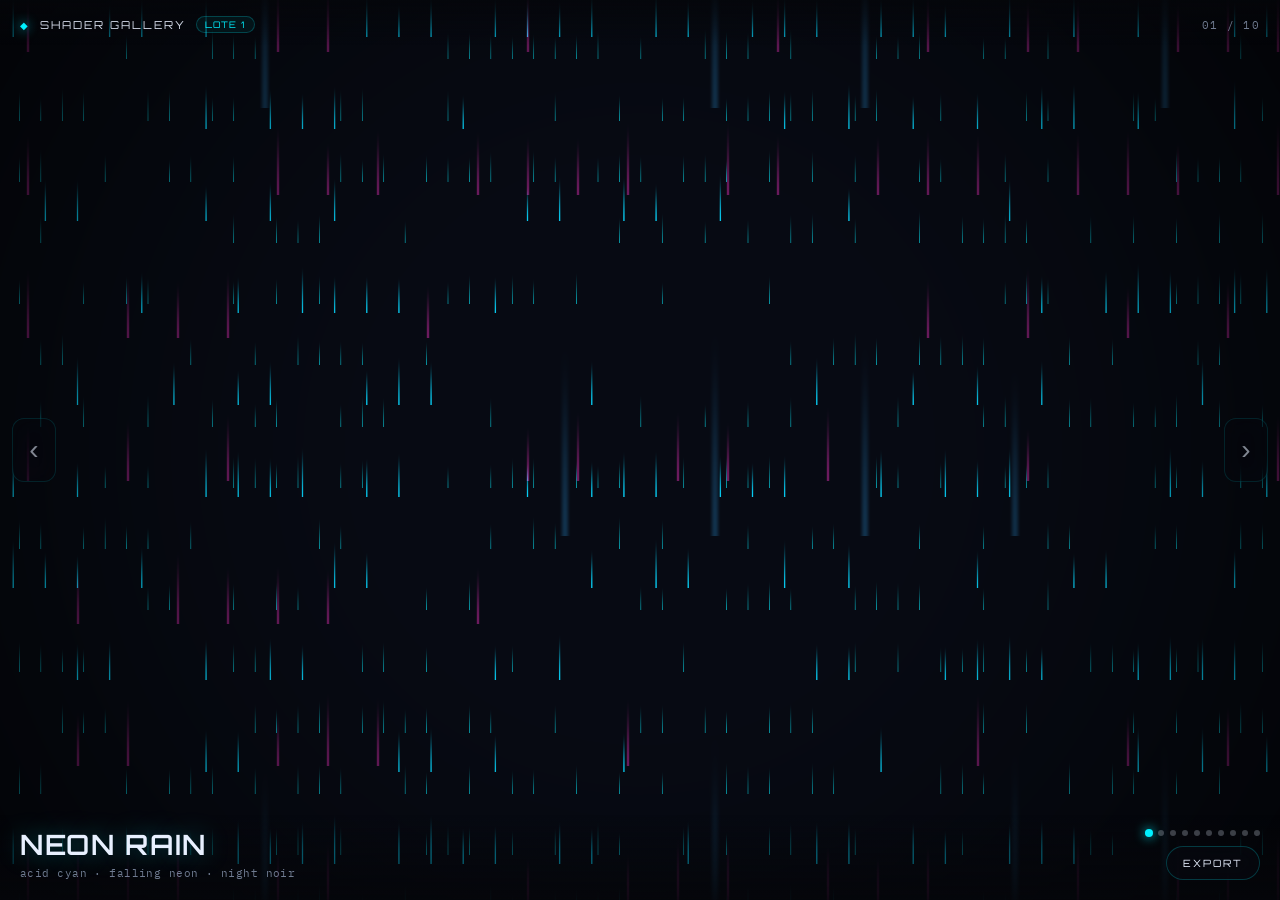
==== index.html @ 4c6dd1ff "Lote 1: 10 cyberpunk WebGL background shaders Full-bleed swipe gallery with Safari/mobile-friendly W" ====
<!DOCTYPE html>
<html lang="en">
<head>
  <meta charset="UTF-8" />
  <meta name="viewport" content="width=device-width, initial-scale=1, viewport-fit=cover, maximum-scale=1, user-scalable=no" />
  <meta name="apple-mobile-web-app-capable" content="yes" />
  <meta name="apple-mobile-web-app-status-bar-style" content="black-translucent" />
  <meta name="theme-color" content="#05060a" />
  <meta name="description" content="Julián's Shader Gallery — Lote 1: 10 cyberpunk WebGL backgrounds" />
  <title>Shader Gallery · Lote 1</title>
  <link rel="icon" href="data:image/svg+xml,%3Csvg xmlns='http://www.w3.org/2000/svg' viewBox='0 0 32 32'%3E%3Crect width='32' height='32' rx='6' fill='%2305060a'/%3E%3Ccircle cx='16' cy='16' r='6' fill='%2300f0ff'/%3E%3C/svg%3E" />
  <link rel="stylesheet" href="styles.css" />
  <link rel="preconnect" href="https://fonts.googleapis.com" />
  <link rel="preconnect" href="https://fonts.gstatic.com" crossorigin />
  <link href="https://fonts.googleapis.com/css2?family=Orbitron:wght@400;600;700&family=IBM+Plex+Mono:wght@400;500&display=swap" rel="stylesheet" />
</head>
<body>
  <div id="fallback" class="fallback" hidden>
    <div class="fallback-card">
      <h1>WebGL unavailable</h1>
      <p>This gallery needs WebGL to run the shaders. Try another browser (Safari 15+, Chrome, Firefox) or enable WebGL in settings.</p>
    </div>
  </div>

  <canvas id="gl" aria-label="Shader canvas"></canvas>

  <div class="chrome" id="chrome">
    <header class="top-bar">
      <div class="brand">
        <span class="brand-mark">◆</span>
        <span class="brand-text">SHADER GALLERY</span>
        <span class="brand-lote">LOTE 1</span>
      </div>
      <div class="counter" id="counter">01 / 10</div>
    </header>

    <button class="nav nav-prev" id="prev" type="button" aria-label="Previous shader">‹</button>
    <button class="nav nav-next" id="next" type="button" aria-label="Next shader">›</button>

    <footer class="bottom-bar">
      <div class="shader-meta">
        <h1 class="shader-name" id="shaderName">Neon Rain</h1>
        <p class="shader-mood" id="shaderMood">acid cyan · falling neon · night noir</p>
      </div>
      <div class="actions">
        <div class="dots" id="dots" role="tablist" aria-label="Shader index"></div>
        <button class="btn-export" id="exportBtn" type="button">EXPORT</button>
      </div>
    </footer>
  </div>

  <div class="export-panel" id="exportPanel" hidden>
    <div class="export-sheet">
      <div class="export-head">
        <h2>Export Spec</h2>
        <button class="btn-close" id="closeExport" type="button" aria-label="Close">×</button>
      </div>
      <pre class="export-body" id="exportBody"></pre>
      <div class="export-foot">
        <button class="btn-copy" id="copyExport" type="button">Copy to clipboard</button>
        <span class="copy-status" id="copyStatus" aria-live="polite"></span>
      </div>
    </div>
  </div>

  <script src="shaders.js"></script>
  <script src="app.js"></script>
</body>
</html>
---- styles.css ----
*, *::before, *::after { box-sizing: border-box; margin: 0; padding: 0; }

:root {
  --bg: #05060a;
  --fg: #e8f0ff;
  --muted: rgba(200, 220, 255, 0.55);
  --accent: #00f0ff;
  --accent2: #ff2bd6;
  --glass: rgba(8, 10, 18, 0.55);
  --glass-border: rgba(0, 240, 255, 0.22);
  --safe-b: env(safe-area-inset-bottom, 0px);
  --safe-t: env(safe-area-inset-top, 0px);
}

html, body {
  width: 100%;
  height: 100%;
  overflow: hidden;
  background: var(--bg);
  color: var(--fg);
  font-family: "IBM Plex Mono", ui-monospace, Menlo, monospace;
  -webkit-font-smoothing: antialiased;
  -webkit-tap-highlight-color: transparent;
  touch-action: pan-y;
  user-select: none;
  -webkit-user-select: none;
}

#gl {
  position: fixed;
  inset: 0;
  width: 100%;
  height: 100%;
  display: block;
  z-index: 0;
  touch-action: none;
}

.chrome {
  position: fixed;
  inset: 0;
  z-index: 2;
  pointer-events: none;
  display: flex;
  flex-direction: column;
  justify-content: space-between;
}

.top-bar, .bottom-bar {
  pointer-events: auto;
  padding: calc(16px + var(--safe-t)) 20px 12px;
  display: flex;
  align-items: center;
  justify-content: space-between;
  gap: 12px;
  background: linear-gradient(180deg, rgba(5,6,10,0.72) 0%, rgba(5,6,10,0) 100%);
}

.bottom-bar {
  padding: 12px 20px calc(20px + var(--safe-b));
  background: linear-gradient(0deg, rgba(5,6,10,0.85) 0%, rgba(5,6,10,0) 100%);
  flex-wrap: wrap;
  align-items: flex-end;
}

.brand {
  display: flex;
  align-items: center;
  gap: 10px;
  font-family: Orbitron, sans-serif;
  font-size: 11px;
  letter-spacing: 0.18em;
  text-transform: uppercase;
}

.brand-mark {
  color: var(--accent);
  font-size: 10px;
  filter: drop-shadow(0 0 6px var(--accent));
}

.brand-text { opacity: 0.9; }
.brand-lote {
  padding: 2px 8px;
  border: 1px solid var(--glass-border);
  border-radius: 999px;
  color: var(--accent);
  background: rgba(0, 240, 255, 0.06);
  font-size: 9px;
  letter-spacing: 0.14em;
}

.counter {
  font-size: 11px;
  letter-spacing: 0.12em;
  color: var(--muted);
  font-variant-numeric: tabular-nums;
}

.shader-meta { flex: 1; min-width: 0; }

.shader-name {
  font-family: Orbitron, sans-serif;
  font-weight: 600;
  font-size: clamp(18px, 4.5vw, 28px);
  letter-spacing: 0.06em;
  text-transform: uppercase;
  text-shadow: 0 0 24px rgba(0, 240, 255, 0.35);
  margin-bottom: 4px;
}

.shader-mood {
  font-size: 11px;
  color: var(--muted);
  letter-spacing: 0.04em;
  white-space: nowrap;
  overflow: hidden;
  text-overflow: ellipsis;
  max-width: 70vw;
}

.actions {
  display: flex;
  flex-direction: column;
  align-items: flex-end;
  gap: 10px;
}

.dots {
  display: flex;
  gap: 6px;
  align-items: center;
}

.dot {
  width: 6px;
  height: 6px;
  border-radius: 50%;
  border: none;
  background: rgba(232, 240, 255, 0.25);
  cursor: pointer;
  padding: 0;
  transition: transform 0.2s ease, background 0.2s ease, box-shadow 0.2s ease;
  pointer-events: auto;
}

.dot.active {
  background: var(--accent);
  box-shadow: 0 0 8px var(--accent);
  transform: scale(1.35);
}

.btn-export {
  pointer-events: auto;
  font-family: Orbitron, sans-serif;
  font-size: 10px;
  letter-spacing: 0.2em;
  padding: 10px 16px;
  border-radius: 999px;
  border: 1px solid var(--glass-border);
  background: var(--glass);
  color: var(--fg);
  backdrop-filter: blur(12px);
  -webkit-backdrop-filter: blur(12px);
  cursor: pointer;
  transition: border-color 0.2s, box-shadow 0.2s, color 0.2s;
}

.btn-export:hover, .btn-export:focus-visible {
  border-color: var(--accent);
  color: var(--accent);
  box-shadow: 0 0 18px rgba(0, 240, 255, 0.25);
  outline: none;
}

.nav {
  pointer-events: auto;
  position: absolute;
  top: 50%;
  transform: translateY(-50%);
  width: 44px;
  height: 64px;
  border: 1px solid var(--glass-border);
  background: var(--glass);
  color: var(--fg);
  font-size: 28px;
  line-height: 1;
  border-radius: 12px;
  cursor: pointer;
  backdrop-filter: blur(10px);
  -webkit-backdrop-filter: blur(10px);
  opacity: 0.55;
  transition: opacity 0.2s, border-color 0.2s;
  display: flex;
  align-items: center;
  justify-content: center;
}

.nav:hover, .nav:focus-visible { opacity: 1; border-color: var(--accent); outline: none; }
.nav-prev { left: 12px; }
.nav-next { right: 12px; }

@media (max-width: 640px) {
  .nav { display: none; }
  .shader-mood { max-width: 58vw; }
}

.fallback {
  position: fixed;
  inset: 0;
  z-index: 50;
  display: flex;
  align-items: center;
  justify-content: center;
  padding: 24px;
  background: var(--bg);
}

.fallback[hidden] { display: none !important; }

.fallback-card {
  max-width: 420px;
  padding: 28px;
  border: 1px solid var(--glass-border);
  border-radius: 16px;
  background: rgba(12, 14, 22, 0.95);
}

.fallback-card h1 {
  font-family: Orbitron, sans-serif;
  font-size: 18px;
  margin-bottom: 12px;
  color: var(--accent2);
}

.fallback-card p {
  font-size: 13px;
  line-height: 1.55;
  color: var(--muted);
  user-select: text;
  -webkit-user-select: text;
}

.export-panel {
  position: fixed;
  inset: 0;
  z-index: 40;
  background: rgba(2, 3, 8, 0.72);
  backdrop-filter: blur(8px);
  -webkit-backdrop-filter: blur(8px);
  display: flex;
  align-items: flex-end;
  justify-content: center;
  padding: 16px;
  padding-bottom: calc(16px + var(--safe-b));
}

.export-panel[hidden] { display: none !important; }

.export-sheet {
  width: min(720px, 100%);
  max-height: min(78vh, 820px);
  display: flex;
  flex-direction: column;
  border-radius: 18px 18px 14px 14px;
  border: 1px solid var(--glass-border);
  background: rgba(8, 10, 18, 0.96);
  box-shadow: 0 20px 60px rgba(0, 0, 0, 0.55), 0 0 40px rgba(0, 240, 255, 0.08);
  overflow: hidden;
}

.export-head {
  display: flex;
  align-items: center;
  justify-content: space-between;
  padding: 14px 16px;
  border-bottom: 1px solid rgba(0, 240, 255, 0.12);
}

.export-head h2 {
  font-family: Orbitron, sans-serif;
  font-size: 13px;
  letter-spacing: 0.16em;
  text-transform: uppercase;
  color: var(--accent);
}

.btn-close {
  width: 36px;
  height: 36px;
  border: none;
  background: transparent;
  color: var(--fg);
  font-size: 24px;
  cursor: pointer;
  border-radius: 8px;
}

.btn-close:hover { background: rgba(255,255,255,0.06); }

.export-body {
  flex: 1;
  overflow: auto;
  padding: 16px;
  font-size: 11px;
  line-height: 1.5;
  white-space: pre-wrap;
  word-break: break-word;
  color: #c8d6f0;
  user-select: text;
  -webkit-user-select: text;
  -webkit-overflow-scrolling: touch;
}

.export-foot {
  display: flex;
  align-items: center;
  gap: 12px;
  padding: 12px 16px 16px;
  border-top: 1px solid rgba(0, 240, 255, 0.12);
}

.btn-copy {
  font-family: Orbitron, sans-serif;
  font-size: 10px;
  letter-spacing: 0.16em;
  padding: 11px 18px;
  border-radius: 999px;
  border: 1px solid var(--accent);
  background: rgba(0, 240, 255, 0.12);
  color: var(--accent);
  cursor: pointer;
}

.btn-copy:hover { background: rgba(0, 240, 255, 0.22); }

.copy-status {
  font-size: 11px;
  color: var(--muted);
}

@media (prefers-reduced-motion: reduce) {
  .dot, .nav, .btn-export { transition: none; }
}
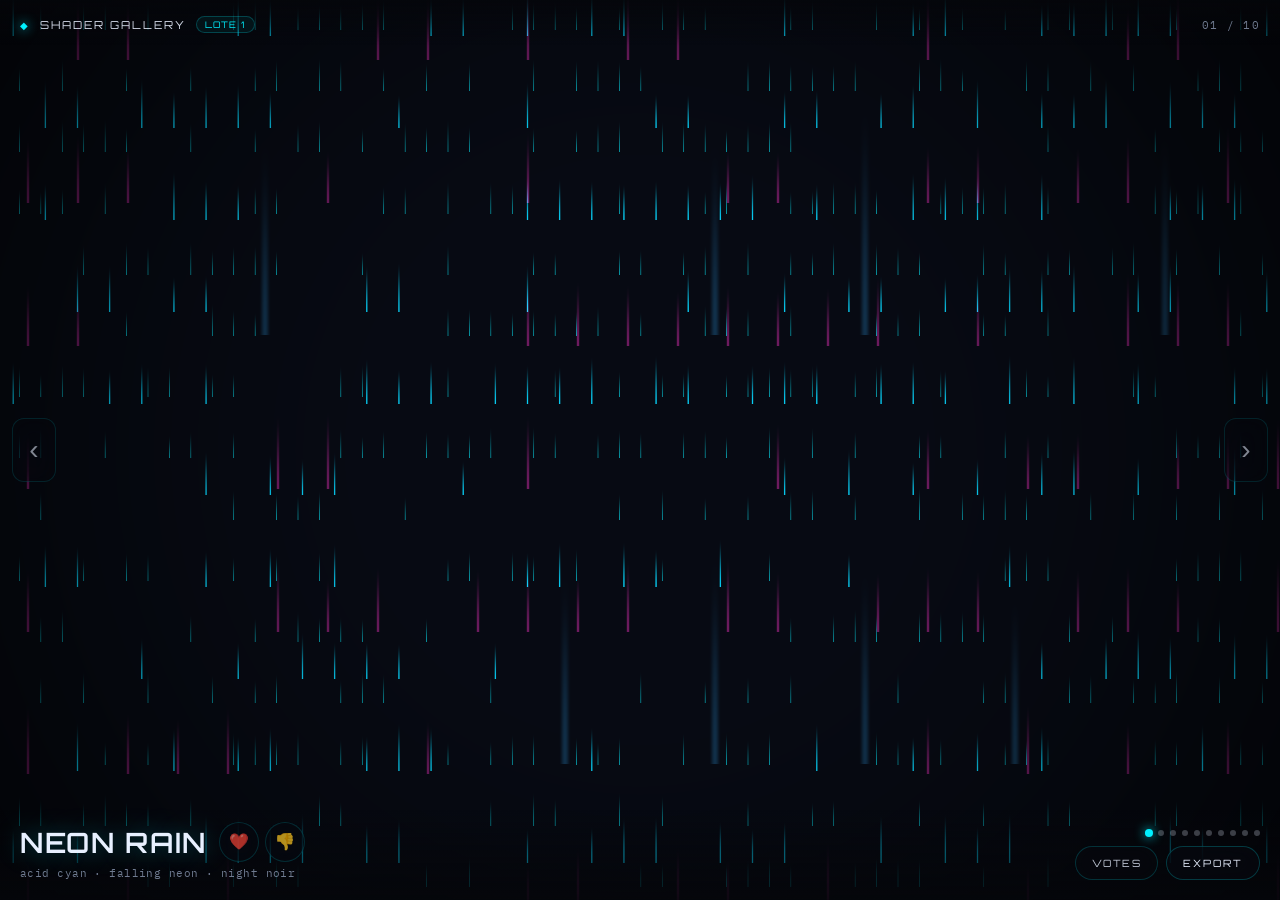
==== commit c7050aec: "Add like/dislike ratings with localStorage learning export Per-shader heart/dislike toggles (mutuall" ====
--- a/index.html
+++ b/index.html
@@ -39,12 +39,21 @@
 
     <footer class="bottom-bar">
       <div class="shader-meta">
-        <h1 class="shader-name" id="shaderName">Neon Rain</h1>
+        <div class="name-row">
+          <h1 class="shader-name" id="shaderName">Neon Rain</h1>
+          <div class="rate" role="group" aria-label="Rate shader">
+            <button class="rate-btn rate-like" id="likeBtn" type="button" aria-label="Like" aria-pressed="false">❤️</button>
+            <button class="rate-btn rate-dislike" id="dislikeBtn" type="button" aria-label="Dislike" aria-pressed="false">👎</button>
+          </div>
+        </div>
         <p class="shader-mood" id="shaderMood">acid cyan · falling neon · night noir</p>
       </div>
       <div class="actions">
         <div class="dots" id="dots" role="tablist" aria-label="Shader index"></div>
-        <button class="btn-export" id="exportBtn" type="button">EXPORT</button>
+        <div class="action-btns">
+          <button class="btn-export btn-votes" id="votesBtn" type="button">VOTES</button>
+          <button class="btn-export" id="exportBtn" type="button">EXPORT</button>
+        </div>
       </div>
     </footer>
   </div>
--- a/styles.css
+++ b/styles.css
@@ -342,3 +342,68 @@
 @media (prefers-reduced-motion: reduce) {
   .dot, .nav, .btn-export { transition: none; }
 }
+
+.name-row {
+  display: flex;
+  align-items: center;
+  gap: 12px;
+  margin-bottom: 4px;
+  flex-wrap: wrap;
+}
+
+.shader-name { margin-bottom: 0; }
+
+.rate {
+  display: flex;
+  gap: 6px;
+  align-items: center;
+  pointer-events: auto;
+}
+
+.rate-btn {
+  width: 40px;
+  height: 40px;
+  border-radius: 50%;
+  border: 1px solid var(--glass-border);
+  background: var(--glass);
+  backdrop-filter: blur(10px);
+  -webkit-backdrop-filter: blur(10px);
+  font-size: 16px;
+  line-height: 1;
+  cursor: pointer;
+  display: flex;
+  align-items: center;
+  justify-content: center;
+  opacity: 0.7;
+  transition: opacity 0.15s, border-color 0.15s, box-shadow 0.15s, transform 0.15s;
+}
+
+.rate-btn:hover, .rate-btn:focus-visible {
+  opacity: 1;
+  outline: none;
+}
+
+.rate-btn.active.rate-like {
+  opacity: 1;
+  border-color: rgba(255, 43, 214, 0.55);
+  box-shadow: 0 0 14px rgba(255, 43, 214, 0.35);
+  transform: scale(1.08);
+}
+
+.rate-btn.active.rate-dislike {
+  opacity: 1;
+  border-color: rgba(180, 200, 220, 0.45);
+  box-shadow: 0 0 12px rgba(120, 140, 160, 0.3);
+  transform: scale(1.08);
+}
+
+.action-btns {
+  display: flex;
+  gap: 8px;
+  align-items: center;
+}
+
+.btn-votes {
+  letter-spacing: 0.14em;
+  opacity: 0.85;
+}
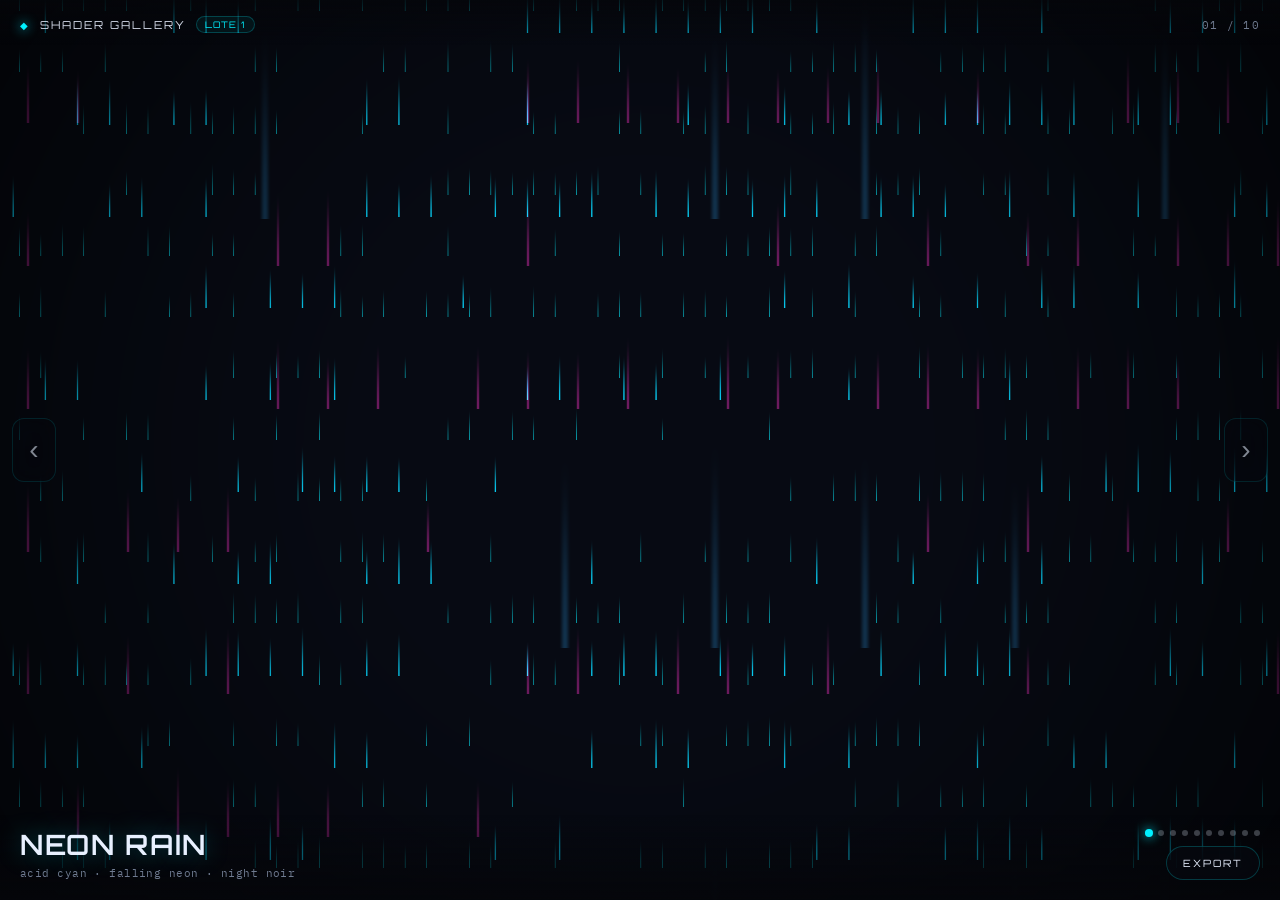
==== commit 3005026c: "Remove voting system; keep EXPORT handoff only Drops like/dislike, VOTES button, localStorage votes," ====
--- a/index.html
+++ b/index.html
@@ -39,21 +39,12 @@
 
     <footer class="bottom-bar">
       <div class="shader-meta">
-        <div class="name-row">
-          <h1 class="shader-name" id="shaderName">Neon Rain</h1>
-          <div class="rate" role="group" aria-label="Rate shader">
-            <button class="rate-btn rate-like" id="likeBtn" type="button" aria-label="Like" aria-pressed="false">❤️</button>
-            <button class="rate-btn rate-dislike" id="dislikeBtn" type="button" aria-label="Dislike" aria-pressed="false">👎</button>
-          </div>
-        </div>
+        <h1 class="shader-name" id="shaderName">Neon Rain</h1>
         <p class="shader-mood" id="shaderMood">acid cyan · falling neon · night noir</p>
       </div>
       <div class="actions">
         <div class="dots" id="dots" role="tablist" aria-label="Shader index"></div>
-        <div class="action-btns">
-          <button class="btn-export btn-votes" id="votesBtn" type="button">VOTES</button>
-          <button class="btn-export" id="exportBtn" type="button">EXPORT</button>
-        </div>
+        <button class="btn-export" id="exportBtn" type="button">EXPORT</button>
       </div>
     </footer>
   </div>
--- a/styles.css
+++ b/styles.css
@@ -343,67 +343,3 @@
   .dot, .nav, .btn-export { transition: none; }
 }
 
-.name-row {
-  display: flex;
-  align-items: center;
-  gap: 12px;
-  margin-bottom: 4px;
-  flex-wrap: wrap;
-}
-
-.shader-name { margin-bottom: 0; }
-
-.rate {
-  display: flex;
-  gap: 6px;
-  align-items: center;
-  pointer-events: auto;
-}
-
-.rate-btn {
-  width: 40px;
-  height: 40px;
-  border-radius: 50%;
-  border: 1px solid var(--glass-border);
-  background: var(--glass);
-  backdrop-filter: blur(10px);
-  -webkit-backdrop-filter: blur(10px);
-  font-size: 16px;
-  line-height: 1;
-  cursor: pointer;
-  display: flex;
-  align-items: center;
-  justify-content: center;
-  opacity: 0.7;
-  transition: opacity 0.15s, border-color 0.15s, box-shadow 0.15s, transform 0.15s;
-}
-
-.rate-btn:hover, .rate-btn:focus-visible {
-  opacity: 1;
-  outline: none;
-}
-
-.rate-btn.active.rate-like {
-  opacity: 1;
-  border-color: rgba(255, 43, 214, 0.55);
-  box-shadow: 0 0 14px rgba(255, 43, 214, 0.35);
-  transform: scale(1.08);
-}
-
-.rate-btn.active.rate-dislike {
-  opacity: 1;
-  border-color: rgba(180, 200, 220, 0.45);
-  box-shadow: 0 0 12px rgba(120, 140, 160, 0.3);
-  transform: scale(1.08);
-}
-
-.action-btns {
-  display: flex;
-  gap: 8px;
-  align-items: center;
-}
-
-.btn-votes {
-  letter-spacing: 0.14em;
-  opacity: 0.85;
-}
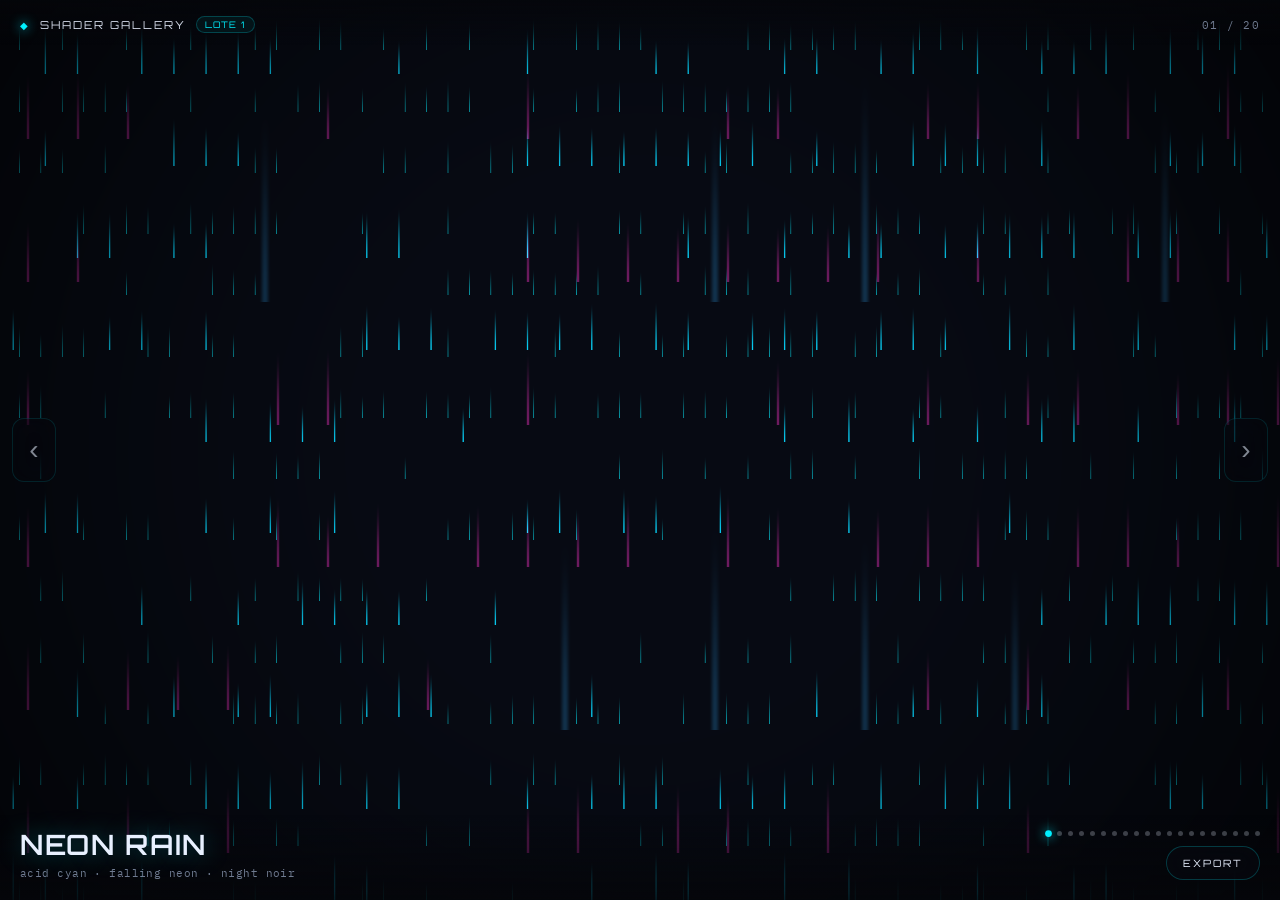
==== commit a3f31b22: "Add Lote 2: 10 quiet section-background shaders Soft fields biased toward Plasma Veins / Scanline Fo" ====
--- a/index.html
+++ b/index.html
@@ -6,8 +6,8 @@
   <meta name="apple-mobile-web-app-capable" content="yes" />
   <meta name="apple-mobile-web-app-status-bar-style" content="black-translucent" />
   <meta name="theme-color" content="#05060a" />
-  <meta name="description" content="Julián's Shader Gallery — Lote 1: 10 cyberpunk WebGL backgrounds" />
-  <title>Shader Gallery · Lote 1</title>
+  <meta name="description" content="Julián's Shader Gallery — Lotes 1–2: 20 cyberpunk WebGL section backgrounds" />
+  <title>Shader Gallery · Lotes 1–2</title>
   <link rel="icon" href="data:image/svg+xml,%3Csvg xmlns='http://www.w3.org/2000/svg' viewBox='0 0 32 32'%3E%3Crect width='32' height='32' rx='6' fill='%2305060a'/%3E%3Ccircle cx='16' cy='16' r='6' fill='%2300f0ff'/%3E%3C/svg%3E" />
   <link rel="stylesheet" href="styles.css" />
   <link rel="preconnect" href="https://fonts.googleapis.com" />
@@ -29,9 +29,9 @@
       <div class="brand">
         <span class="brand-mark">◆</span>
         <span class="brand-text">SHADER GALLERY</span>
-        <span class="brand-lote">LOTE 1</span>
+        <span class="brand-lote" id="loteBadge">LOTE 1</span>
       </div>
-      <div class="counter" id="counter">01 / 10</div>
+      <div class="counter" id="counter">01 / 20</div>
     </header>
 
     <button class="nav nav-prev" id="prev" type="button" aria-label="Previous shader">‹</button>
@@ -64,6 +64,7 @@
   </div>
 
   <script src="shaders.js"></script>
+  <script src="shaders-lote2.js"></script>
   <script src="app.js"></script>
 </body>
 </html>
--- a/styles.css
+++ b/styles.css
@@ -343,3 +343,13 @@
   .dot, .nav, .btn-export { transition: none; }
 }
 
+
+.dots {
+  flex-wrap: wrap;
+  max-width: min(52vw, 280px);
+  justify-content: flex-end;
+}
+.dot {
+  width: 5px;
+  height: 5px;
+}
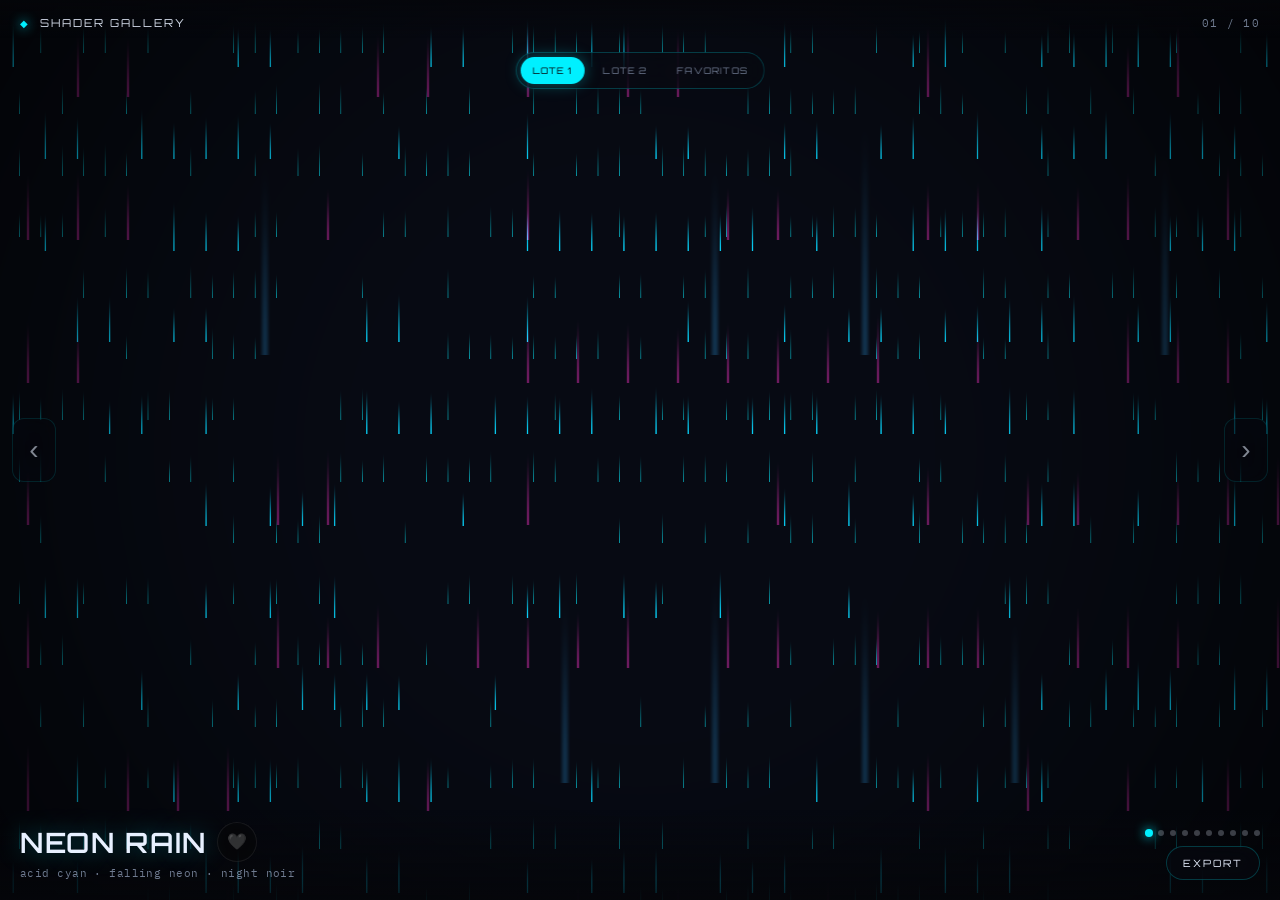
==== commit ce3cfada: "Add Lote 1 / Lote 2 / Favoritos section selector Tabs isolate each lote; Favoritos swipes hearts onl" ====
--- a/index.html
+++ b/index.html
@@ -3,10 +3,11 @@
 <head>
   <meta charset="UTF-8" />
   <meta name="viewport" content="width=device-width, initial-scale=1, viewport-fit=cover, maximum-scale=1, user-scalable=no" />
+  <meta name="mobile-web-app-capable" content="yes" />
   <meta name="apple-mobile-web-app-capable" content="yes" />
   <meta name="apple-mobile-web-app-status-bar-style" content="black-translucent" />
   <meta name="theme-color" content="#05060a" />
-  <meta name="description" content="Julián's Shader Gallery — Lotes 1–2: 20 cyberpunk WebGL section backgrounds" />
+  <meta name="description" content="Julián's Shader Gallery — Lote 1, Lote 2 & Favoritos" />
   <title>Shader Gallery · Lotes 1–2</title>
   <link rel="icon" href="data:image/svg+xml,%3Csvg xmlns='http://www.w3.org/2000/svg' viewBox='0 0 32 32'%3E%3Crect width='32' height='32' rx='6' fill='%2305060a'/%3E%3Ccircle cx='16' cy='16' r='6' fill='%2300f0ff'/%3E%3C/svg%3E" />
   <link rel="stylesheet" href="styles.css" />
@@ -24,22 +25,37 @@
 
   <canvas id="gl" aria-label="Shader canvas"></canvas>
 
+  <div class="empty-fav" id="emptyFav" hidden>
+    <div class="empty-fav-card">
+      <p class="empty-fav-title">Sin favoritos</p>
+      <p class="empty-fav-body">Marca shaders con ❤️ en Lote 1 o Lote 2. Plasma Veins y Scanline Fog vienen precargados.</p>
+    </div>
+  </div>
+
   <div class="chrome" id="chrome">
     <header class="top-bar">
       <div class="brand">
         <span class="brand-mark">◆</span>
         <span class="brand-text">SHADER GALLERY</span>
-        <span class="brand-lote" id="loteBadge">LOTE 1</span>
       </div>
-      <div class="counter" id="counter">01 / 20</div>
+      <div class="counter" id="counter">01 / 10</div>
     </header>
+
+    <nav class="section-tabs" id="sectionTabs" role="tablist" aria-label="Secciones">
+      <button type="button" class="tab active" role="tab" data-section="lote1" aria-selected="true">Lote 1</button>
+      <button type="button" class="tab" role="tab" data-section="lote2" aria-selected="false">Lote 2</button>
+      <button type="button" class="tab" role="tab" data-section="fav" aria-selected="false">Favoritos</button>
+    </nav>
 
     <button class="nav nav-prev" id="prev" type="button" aria-label="Previous shader">‹</button>
     <button class="nav nav-next" id="next" type="button" aria-label="Next shader">›</button>
 
     <footer class="bottom-bar">
       <div class="shader-meta">
-        <h1 class="shader-name" id="shaderName">Neon Rain</h1>
+        <div class="name-row">
+          <h1 class="shader-name" id="shaderName">Neon Rain</h1>
+          <button class="fav-btn" id="favBtn" type="button" aria-label="Favorito" aria-pressed="false">❤️</button>
+        </div>
         <p class="shader-mood" id="shaderMood">acid cyan · falling neon · night noir</p>
       </div>
       <div class="actions">
--- a/styles.css
+++ b/styles.css
@@ -343,13 +343,143 @@
   .dot, .nav, .btn-export { transition: none; }
 }
 
-
-.dots {
+/* Section tabs + favorites */
+.top-bar {
+  padding-bottom: 8px;
+}
+
+.section-tabs {
+  pointer-events: auto;
+  position: absolute;
+  top: calc(52px + var(--safe-t));
+  left: 50%;
+  transform: translateX(-50%);
+  display: flex;
+  gap: 6px;
+  padding: 4px;
+  border-radius: 999px;
+  border: 1px solid var(--glass-border);
+  background: var(--glass);
+  backdrop-filter: blur(14px);
+  -webkit-backdrop-filter: blur(14px);
+  z-index: 3;
+  max-width: calc(100vw - 24px);
+}
+
+.tab {
+  font-family: Orbitron, sans-serif;
+  font-size: 9px;
+  letter-spacing: 0.12em;
+  text-transform: uppercase;
+  padding: 8px 12px;
+  border: none;
+  border-radius: 999px;
+  background: transparent;
+  color: var(--muted);
+  cursor: pointer;
+  white-space: nowrap;
+  transition: color 0.15s, background 0.15s, box-shadow 0.15s;
+}
+
+.tab.active {
+  color: var(--bg);
+  background: var(--accent);
+  box-shadow: 0 0 16px rgba(0, 240, 255, 0.35);
+}
+
+.tab:focus-visible { outline: 1px solid var(--accent); }
+
+.name-row {
+  display: flex;
+  align-items: center;
+  gap: 10px;
+  margin-bottom: 4px;
   flex-wrap: wrap;
-  max-width: min(52vw, 280px);
-  justify-content: flex-end;
-}
-.dot {
-  width: 5px;
-  height: 5px;
-}
+}
+
+.shader-name { margin-bottom: 0; }
+
+.fav-btn {
+  width: 40px;
+  height: 40px;
+  border-radius: 50%;
+  border: 1px solid var(--glass-border);
+  background: var(--glass);
+  backdrop-filter: blur(10px);
+  -webkit-backdrop-filter: blur(10px);
+  font-size: 16px;
+  line-height: 1;
+  cursor: pointer;
+  display: flex;
+  align-items: center;
+  justify-content: center;
+  opacity: 0.45;
+  filter: grayscale(1);
+  transition: opacity 0.15s, filter 0.15s, border-color 0.15s, box-shadow 0.15s, transform 0.15s;
+  pointer-events: auto;
+}
+
+.fav-btn.active {
+  opacity: 1;
+  filter: none;
+  border-color: rgba(255, 43, 214, 0.5);
+  box-shadow: 0 0 14px rgba(255, 43, 214, 0.3);
+  transform: scale(1.06);
+}
+
+.fav-btn:focus-visible { outline: 1px solid var(--accent2); }
+
+.empty-fav {
+  position: fixed;
+  inset: 0;
+  z-index: 1;
+  display: flex;
+  align-items: center;
+  justify-content: center;
+  padding: 24px;
+  pointer-events: none;
+  background: rgba(5, 6, 10, 0.55);
+}
+
+.empty-fav[hidden] { display: none !important; }
+
+.empty-fav-card {
+  max-width: 360px;
+  padding: 22px 24px;
+  border-radius: 16px;
+  border: 1px solid var(--glass-border);
+  background: rgba(8, 10, 18, 0.88);
+  text-align: center;
+}
+
+.empty-fav-title {
+  font-family: Orbitron, sans-serif;
+  font-size: 14px;
+  letter-spacing: 0.14em;
+  text-transform: uppercase;
+  color: var(--accent);
+  margin-bottom: 10px;
+}
+
+.empty-fav-body {
+  font-size: 12px;
+  line-height: 1.55;
+  color: var(--muted);
+}
+
+.chrome.is-empty .bottom-bar .shader-meta,
+.chrome.is-empty .actions,
+.chrome.is-empty .nav {
+  opacity: 0.25;
+  pointer-events: none;
+}
+
+.chrome.is-empty #favBtn,
+.chrome.is-empty #exportBtn {
+  pointer-events: none;
+}
+
+@media (max-width: 420px) {
+  .tab { padding: 8px 10px; font-size: 8px; letter-spacing: 0.08em; }
+  .section-tabs { top: calc(48px + var(--safe-t)); }
+}
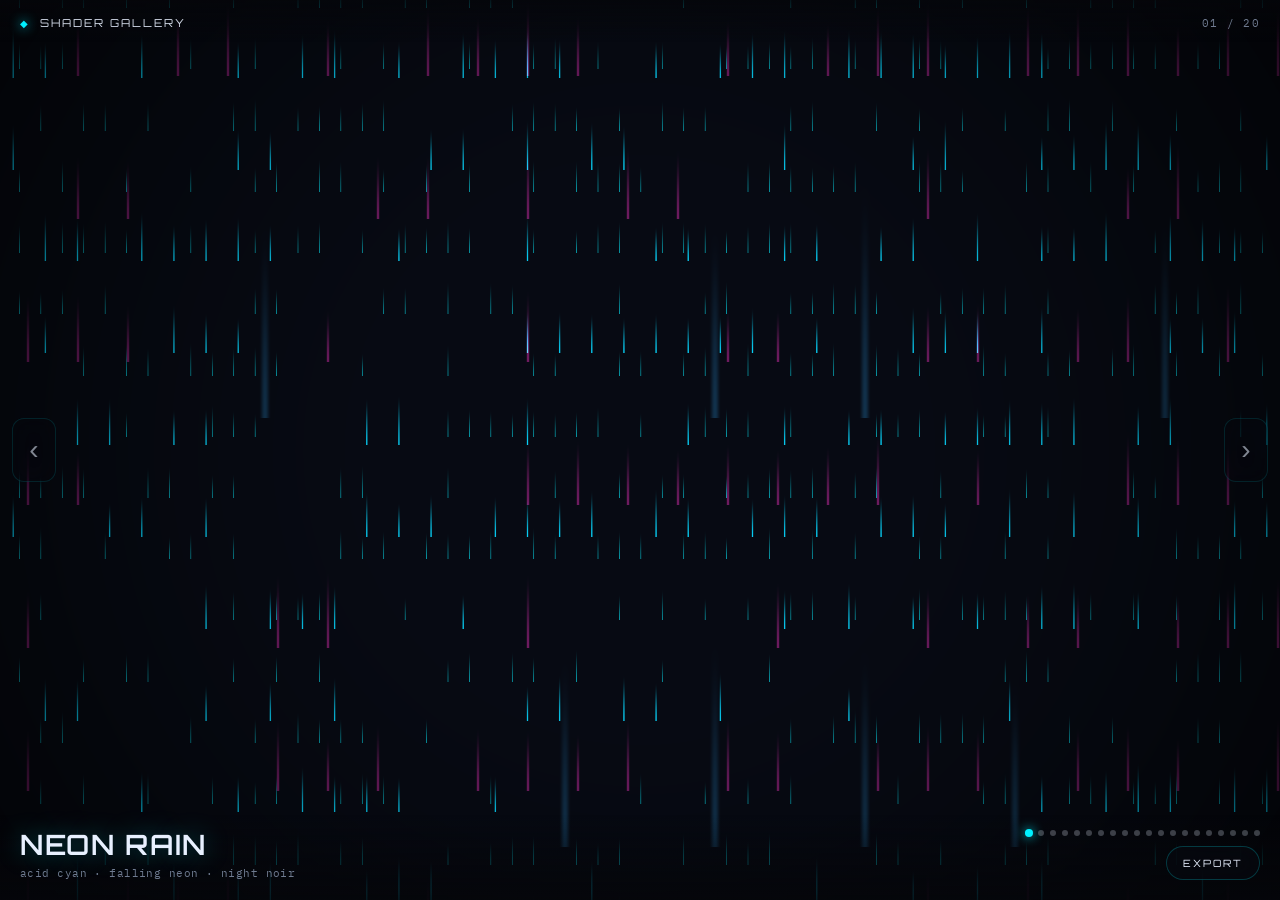
==== commit 5505a264: "Simplify gallery to continuous 20-shader swipe Remove Lote/Favoritos tabs, hearts, and fav localStor" ====
--- a/index.html
+++ b/index.html
@@ -7,8 +7,8 @@
   <meta name="apple-mobile-web-app-capable" content="yes" />
   <meta name="apple-mobile-web-app-status-bar-style" content="black-translucent" />
   <meta name="theme-color" content="#05060a" />
-  <meta name="description" content="Julián's Shader Gallery — Lote 1, Lote 2 & Favoritos" />
-  <title>Shader Gallery · Lotes 1–2</title>
+  <meta name="description" content="Julián's Shader Gallery — 20 cyberpunk WebGL section backgrounds" />
+  <title>Shader Gallery</title>
   <link rel="icon" href="data:image/svg+xml,%3Csvg xmlns='http://www.w3.org/2000/svg' viewBox='0 0 32 32'%3E%3Crect width='32' height='32' rx='6' fill='%2305060a'/%3E%3Ccircle cx='16' cy='16' r='6' fill='%2300f0ff'/%3E%3C/svg%3E" />
   <link rel="stylesheet" href="styles.css" />
   <link rel="preconnect" href="https://fonts.googleapis.com" />
@@ -25,37 +25,21 @@
 
   <canvas id="gl" aria-label="Shader canvas"></canvas>
 
-  <div class="empty-fav" id="emptyFav" hidden>
-    <div class="empty-fav-card">
-      <p class="empty-fav-title">Sin favoritos</p>
-      <p class="empty-fav-body">Marca shaders con ❤️ en Lote 1 o Lote 2. Plasma Veins y Scanline Fog vienen precargados.</p>
-    </div>
-  </div>
-
   <div class="chrome" id="chrome">
     <header class="top-bar">
       <div class="brand">
         <span class="brand-mark">◆</span>
         <span class="brand-text">SHADER GALLERY</span>
       </div>
-      <div class="counter" id="counter">01 / 10</div>
+      <div class="counter" id="counter">01 / 20</div>
     </header>
-
-    <nav class="section-tabs" id="sectionTabs" role="tablist" aria-label="Secciones">
-      <button type="button" class="tab active" role="tab" data-section="lote1" aria-selected="true">Lote 1</button>
-      <button type="button" class="tab" role="tab" data-section="lote2" aria-selected="false">Lote 2</button>
-      <button type="button" class="tab" role="tab" data-section="fav" aria-selected="false">Favoritos</button>
-    </nav>
 
     <button class="nav nav-prev" id="prev" type="button" aria-label="Previous shader">‹</button>
     <button class="nav nav-next" id="next" type="button" aria-label="Next shader">›</button>
 
     <footer class="bottom-bar">
       <div class="shader-meta">
-        <div class="name-row">
-          <h1 class="shader-name" id="shaderName">Neon Rain</h1>
-          <button class="fav-btn" id="favBtn" type="button" aria-label="Favorito" aria-pressed="false">❤️</button>
-        </div>
+        <h1 class="shader-name" id="shaderName">Neon Rain</h1>
         <p class="shader-mood" id="shaderMood">acid cyan · falling neon · night noir</p>
       </div>
       <div class="actions">
--- a/styles.css
+++ b/styles.css
@@ -343,143 +343,3 @@
   .dot, .nav, .btn-export { transition: none; }
 }
 
-/* Section tabs + favorites */
-.top-bar {
-  padding-bottom: 8px;
-}
-
-.section-tabs {
-  pointer-events: auto;
-  position: absolute;
-  top: calc(52px + var(--safe-t));
-  left: 50%;
-  transform: translateX(-50%);
-  display: flex;
-  gap: 6px;
-  padding: 4px;
-  border-radius: 999px;
-  border: 1px solid var(--glass-border);
-  background: var(--glass);
-  backdrop-filter: blur(14px);
-  -webkit-backdrop-filter: blur(14px);
-  z-index: 3;
-  max-width: calc(100vw - 24px);
-}
-
-.tab {
-  font-family: Orbitron, sans-serif;
-  font-size: 9px;
-  letter-spacing: 0.12em;
-  text-transform: uppercase;
-  padding: 8px 12px;
-  border: none;
-  border-radius: 999px;
-  background: transparent;
-  color: var(--muted);
-  cursor: pointer;
-  white-space: nowrap;
-  transition: color 0.15s, background 0.15s, box-shadow 0.15s;
-}
-
-.tab.active {
-  color: var(--bg);
-  background: var(--accent);
-  box-shadow: 0 0 16px rgba(0, 240, 255, 0.35);
-}
-
-.tab:focus-visible { outline: 1px solid var(--accent); }
-
-.name-row {
-  display: flex;
-  align-items: center;
-  gap: 10px;
-  margin-bottom: 4px;
-  flex-wrap: wrap;
-}
-
-.shader-name { margin-bottom: 0; }
-
-.fav-btn {
-  width: 40px;
-  height: 40px;
-  border-radius: 50%;
-  border: 1px solid var(--glass-border);
-  background: var(--glass);
-  backdrop-filter: blur(10px);
-  -webkit-backdrop-filter: blur(10px);
-  font-size: 16px;
-  line-height: 1;
-  cursor: pointer;
-  display: flex;
-  align-items: center;
-  justify-content: center;
-  opacity: 0.45;
-  filter: grayscale(1);
-  transition: opacity 0.15s, filter 0.15s, border-color 0.15s, box-shadow 0.15s, transform 0.15s;
-  pointer-events: auto;
-}
-
-.fav-btn.active {
-  opacity: 1;
-  filter: none;
-  border-color: rgba(255, 43, 214, 0.5);
-  box-shadow: 0 0 14px rgba(255, 43, 214, 0.3);
-  transform: scale(1.06);
-}
-
-.fav-btn:focus-visible { outline: 1px solid var(--accent2); }
-
-.empty-fav {
-  position: fixed;
-  inset: 0;
-  z-index: 1;
-  display: flex;
-  align-items: center;
-  justify-content: center;
-  padding: 24px;
-  pointer-events: none;
-  background: rgba(5, 6, 10, 0.55);
-}
-
-.empty-fav[hidden] { display: none !important; }
-
-.empty-fav-card {
-  max-width: 360px;
-  padding: 22px 24px;
-  border-radius: 16px;
-  border: 1px solid var(--glass-border);
-  background: rgba(8, 10, 18, 0.88);
-  text-align: center;
-}
-
-.empty-fav-title {
-  font-family: Orbitron, sans-serif;
-  font-size: 14px;
-  letter-spacing: 0.14em;
-  text-transform: uppercase;
-  color: var(--accent);
-  margin-bottom: 10px;
-}
-
-.empty-fav-body {
-  font-size: 12px;
-  line-height: 1.55;
-  color: var(--muted);
-}
-
-.chrome.is-empty .bottom-bar .shader-meta,
-.chrome.is-empty .actions,
-.chrome.is-empty .nav {
-  opacity: 0.25;
-  pointer-events: none;
-}
-
-.chrome.is-empty #favBtn,
-.chrome.is-empty #exportBtn {
-  pointer-events: none;
-}
-
-@media (max-width: 420px) {
-  .tab { padding: 8px 10px; font-size: 8px; letter-spacing: 0.08em; }
-  .section-tabs { top: calc(48px + var(--safe-t)); }
-}
